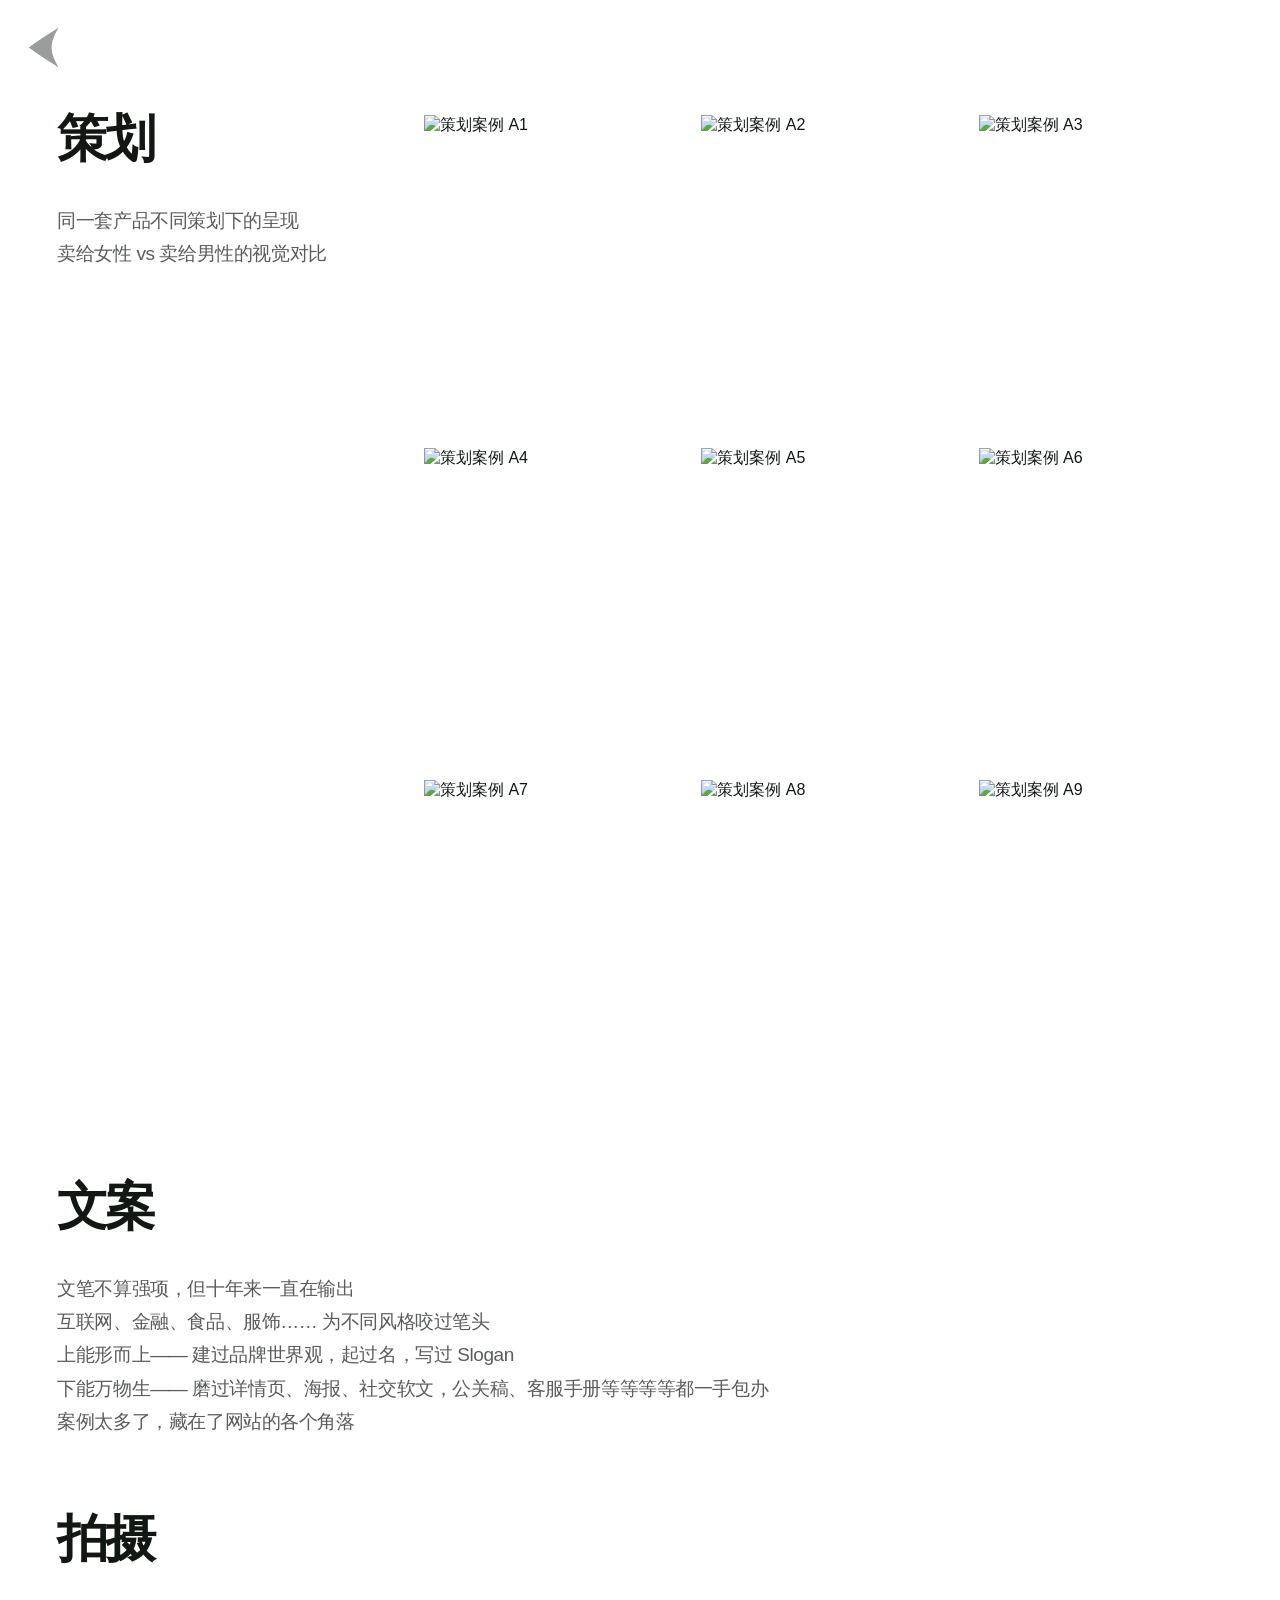
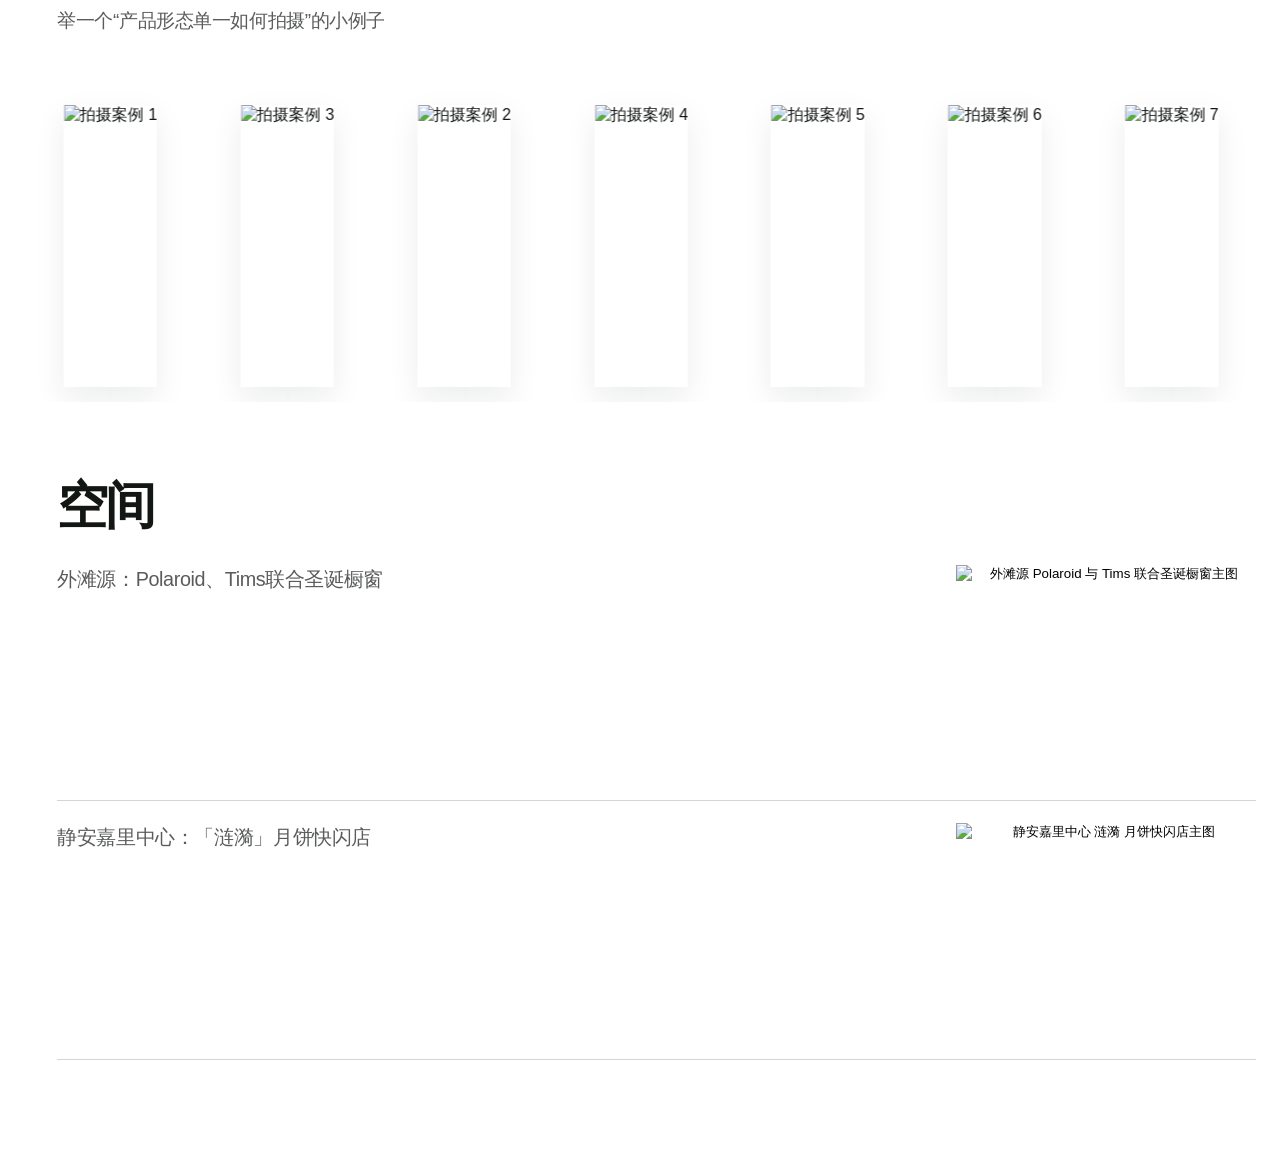
==== whyme-detail.html @ ab389c0a "Initial website import" ====
<!doctype html>
<html lang="zh-CN">
  <head>
    <meta charset="UTF-8" />
    <meta name="viewport" content="width=device-width, initial-scale=1.0" />
    <meta name="color-scheme" content="light only" />
    <meta name="theme-color" content="#ffffff" />
    <link rel="icon" href="data:," />
    <title>Why Me Detail</title>
    <link rel="preconnect" href="https://db.onlinewebfonts.com" crossorigin />
    <style>
      :root {
        --bg: #ffffff;
        --ink: #121714;
        --muted: rgba(18, 23, 20, 0.7);
        --line: rgba(18, 23, 20, 0.1);
        --soft: rgba(18, 23, 20, 0.04);
        --shell: min(1760px, calc(100vw - 48px));
      }

      * {
        box-sizing: border-box;
      }

      html,
      body {
        margin: 0;
        background: var(--bg);
      }

      body {
        min-height: 100dvh;
        overflow-x: hidden;
        color: var(--ink);
        font-family: "Neue Haas Grotesk Text Pro", "Helvetica Neue", Helvetica,
          Arial, "PingFang SC", "Hiragino Sans GB", sans-serif;
        -webkit-font-smoothing: antialiased;
        text-rendering: optimizeLegibility;
      }

      .whymeDetail {
        position: relative;
        min-height: 100dvh;
        background: var(--bg);
      }

      .moody__back {
        position: absolute;
        top: clamp(1.25rem, 2vw, 1.8rem);
        left: clamp(1.4rem, 2.1vw, 2rem);
        display: inline-flex;
        align-items: center;
        justify-content: center;
        width: clamp(2.7rem, 3.2vw, 3.4rem);
        height: clamp(2.7rem, 3.2vw, 3.4rem);
        color: rgba(18, 23, 20, 0.42);
        text-decoration: none;
        z-index: 3;
        opacity: 0;
        transform: translateX(0.5rem);
        animation: none;
        transition:
          opacity 620ms cubic-bezier(0.16, 1, 0.3, 1),
          transform 620ms cubic-bezier(0.16, 1, 0.3, 1);
      }

      .moody__back:focus-visible {
        outline: 1px solid rgba(18, 23, 20, 0.28);
        outline-offset: 0.18rem;
      }

      .moody__backIcon {
        display: block;
        width: 100%;
        height: 100%;
        transform: rotate(90deg);
        fill: currentColor;
      }

      .whymeDetail-ready .moody__back {
        opacity: 1;
        transform: translateX(0);
      }

      .detailShell {
        width: var(--shell);
        margin: 0 auto;
        padding: clamp(5.5rem, 9vw, 7.5rem) 0 clamp(6rem, 9vw, 8rem);
        display: grid;
        gap: clamp(5rem, 10vw, 9rem);
      }

      .detailSection {
        display: grid;
        grid-template-columns: minmax(280px, 0.52fr) minmax(0, 1fr);
        gap: clamp(1rem, 2.2vw, 2rem);
        align-items: start;
      }

      .detailSection__copy {
        display: grid;
        gap: 1rem;
        max-width: 34rem;
        padding-left: clamp(1.1rem, 2.6vw, 2.8rem);
      }

      .detailSection__title {
        margin: 0;
        font-family: "Neue Haas Grotesk Display Pro 55 Roman", "Helvetica Neue",
          Helvetica, Arial, sans-serif;
        font-size: clamp(2.3rem, 4vw, 4.6rem);
        line-height: 0.94;
        letter-spacing: -0.06em;
        font-weight: 700;
      }

      .detailSection__body {
        display: grid;
        gap: 0.42rem;
        margin-top: 1.8rem;
        color: var(--muted);
        font-size: clamp(1.1875rem, 1.38vw, 1.33rem);
        line-height: 1.4;
        letter-spacing: -0.022em;
      }

      .detailSection__body p {
        margin: 0;
      }

      .detailSection__media {
        min-height: clamp(280px, 34vw, 520px);
        border: 1px solid var(--line);
        background:
          linear-gradient(180deg, rgba(18, 23, 20, 0.02), rgba(18, 23, 20, 0.01)),
          #ffffff;
      }

      .detailSection--copy .detailSection__media {
        display: none;
      }

      .detailSection--copy {
        grid-template-columns: 1fr;
      }

      .detailSection--copy .detailSection__copy {
        max-width: none;
      }

      .detailSection__line--nowrap {
        white-space: nowrap;
      }

      .detailSection__line--force-nowrap {
        white-space: nowrap !important;
      }

      .detailSection--space .detailSection__media {
        min-height: 0;
        border: 0;
        background: transparent;
      }

      .detailSection--space {
        grid-template-columns: 1fr;
        gap: 0;
      }

      .spaceMedia {
        display: grid;
        gap: 0;
      }

      .spaceProject {
        position: relative;
        display: grid;
        grid-template-columns: minmax(340px, 480px) minmax(0, 1fr);
        gap: clamp(1rem, 2vw, 1.8rem);
        align-items: start;
        padding: 0 0 0.42rem;
        border-bottom: 0;
      }

      .spaceProject + .spaceProject {
        margin-top: 1rem;
      }

      .spaceProject::after {
        content: "";
        position: absolute;
        left: clamp(1.1rem, 2.6vw, 2.8rem);
        right: 0;
        bottom: 0;
        height: 1px;
        background: rgba(18, 23, 20, 0.18);
      }

      .spaceProject__label {
        padding-left: clamp(1.1rem, 2.6vw, 2.8rem);
        padding-top: 2.15rem;
      }

      .spaceProject__label--ripple {
        padding-top: 0.35rem;
      }

      .spaceProject__label p {
        margin: 0;
        color: var(--muted);
        font-size: clamp(1.2375rem, 1.54vw, 1.41rem);
        line-height: 1.45;
        letter-spacing: -0.02em;
        white-space: nowrap;
      }

      .spaceProject__panel {
        position: relative;
        margin-top: var(--panel-top-offset, 0);
        min-height: clamp(180px, 18vw, 230px);
        padding-bottom: 0;
        transition: min-height 780ms cubic-bezier(0.16, 1, 0.3, 1);
      }

      .spaceProject.is-open .spaceProject__panel {
        min-height: var(--panel-open-height, 620px);
      }

      .spaceProject:hover .spaceProject__panel,
      .spaceProject:focus-within .spaceProject__panel {
        min-height: var(--panel-open-height, 620px);
      }

      .spaceProject__trigger {
        position: absolute;
        top: 0;
        left: calc(100% - min(100%, 300px));
        width: min(100%, 300px);
        padding: 0;
        border: 0;
        background: transparent;
        cursor: pointer;
        display: block;
        z-index: 3;
        transition:
          opacity 240ms ease,
          transform 420ms cubic-bezier(0.16, 1, 0.3, 1);
      }

      .spaceProject__trigger img {
        display: block;
        width: 100%;
        height: auto;
      }

      .spaceProject__trigger:focus-visible {
        outline: 1px solid rgba(18, 23, 20, 0.24);
        outline-offset: 0.2rem;
      }

      .spaceProject.is-open .spaceProject__trigger {
        opacity: 0;
        pointer-events: none;
        transform: scale(0.985);
      }

      .spaceProject:hover .spaceProject__trigger,
      .spaceProject:focus-within .spaceProject__trigger {
        opacity: 0;
        pointer-events: none;
        transform: scale(0.985);
      }

      .spaceProject__gallery {
        width: 100%;
        max-height: 0;
        overflow: hidden;
        opacity: 0;
        transform: translateY(-0.8rem);
        transition:
          max-height 780ms cubic-bezier(0.16, 1, 0.3, 1),
          opacity 420ms ease,
          transform 780ms cubic-bezier(0.16, 1, 0.3, 1);
      }

      .spaceProject.is-open .spaceProject__gallery {
        max-height: 1200px;
        opacity: 1;
        transform: translateY(0);
      }

      .spaceProject:hover .spaceProject__gallery,
      .spaceProject:focus-within .spaceProject__gallery {
        max-height: 1200px;
        opacity: 1;
        transform: translateY(0);
      }

      .spaceProject__galleryGrid {
        display: grid;
        gap: 6px;
        background: #ffffff;
        align-items: start;
      }

      .spaceProject__galleryGrid--three {
        grid-template-columns: minmax(0, 2.2fr) minmax(0, 1.1fr);
        grid-template-rows: auto auto;
      }

      .spaceProject__galleryGrid--three .spaceProject__galleryItem:first-child {
        grid-row: 1 / span 2;
      }

      .spaceProject__galleryGrid--four {
        grid-template-columns: repeat(2, minmax(0, 1fr));
        gap: 4px;
      }

      .spaceProject__galleryItem img {
        display: block;
        width: 100%;
        height: 100%;
        object-fit: contain;
        object-position: center center;
        background: #ffffff;
        transition:
          opacity 460ms ease,
          transform 780ms cubic-bezier(0.16, 1, 0.3, 1);
      }

      .spaceProject__galleryItem {
        overflow: hidden;
        background: #ffffff;
        display: grid;
      }

      .spaceProject__galleryItem:not(.spaceProject__galleryItem--lead) img {
        opacity: 0;
        transform: translateY(1rem);
      }

      .spaceProject.is-open .spaceProject__galleryItem:not(.spaceProject__galleryItem--lead) img,
      .spaceProject:hover .spaceProject__galleryItem:not(.spaceProject__galleryItem--lead) img,
      .spaceProject:focus-within .spaceProject__galleryItem:not(.spaceProject__galleryItem--lead) img {
        opacity: 1;
        transform: translateY(0);
      }

      .spaceProject__galleryItem--delay-1 img {
        transition-delay: 90ms;
      }

      .spaceProject__galleryItem--delay-2 img {
        transition-delay: 150ms;
      }

      .spaceProject__galleryItem--delay-3 img {
        transition-delay: 220ms;
      }

      .spaceProject__galleryItem--landscape {
        aspect-ratio: 1.66;
      }

      .spaceProject__galleryItem--portrait {
        aspect-ratio: 1.66;
      }

      .detailSection--copy,
      .detailSection--shoot,
      .detailSection--space {
        margin-top: -3rem;
      }

      .detailSection--planning {
        align-items: start;
        grid-template-columns: minmax(220px, 320px) minmax(0, 1fr);
        gap: clamp(0.75rem, 1.8vw, 1.4rem);
      }

      .planningMedia {
        display: grid;
        grid-template-columns: repeat(3, minmax(0, 1fr));
        row-gap: 10px;
        column-gap: 0;
        align-items: start;
        border: 0;
        background: transparent;
        min-height: 0;
        width: min(100%, 832px);
        justify-self: end;
        align-self: start;
      }

      .planningCard {
        position: relative;
        aspect-ratio: 0.86;
        perspective: 1200px;
        transform-style: preserve-3d;
      }

      .planningCard__inner {
        position: relative;
        width: 100%;
        height: 100%;
        transform-style: preserve-3d;
        transition: transform 760ms cubic-bezier(0.16, 1, 0.3, 1);
      }

      .planningCard:hover .planningCard__inner,
      .planningCard:focus-visible .planningCard__inner {
        transform: rotateY(180deg);
      }

      .planningCard:focus-visible {
        outline: 1px solid rgba(18, 23, 20, 0.28);
        outline-offset: 0.18rem;
      }

      .planningCard__face {
        position: absolute;
        inset: 0;
        overflow: hidden;
        backface-visibility: hidden;
        -webkit-backface-visibility: hidden;
        background: #ffffff;
      }

      .planningCard__face--back {
        transform: rotateY(180deg);
      }

      .planningCard__face img {
        display: block;
        width: 100%;
        height: 100%;
        object-fit: contain;
        object-position: center center;
      }

      .detailSection--shoot {
        grid-template-columns: 1fr;
        gap: 0.15rem;
      }

      .detailSection--shoot .detailSection__copy {
        max-width: none;
      }

      .shootMedia {
        position: relative;
        margin-top: 3.2rem;
        min-height: clamp(240px, 24vw, 340px);
        border: 0;
        background: transparent;
        overflow: hidden;
      }

      .shootCarousel {
        width: 100%;
        overflow: hidden;
      }

      .shootTrack {
        display: flex;
        align-items: flex-start;
        gap: 0.22rem;
        width: max-content;
        animation: shoot-marquee 34s linear infinite;
        will-change: transform;
      }

      .shootCarousel:hover .shootTrack,
      .shootCarousel:focus-within .shootTrack {
        animation-play-state: paused;
      }

      .shootSlide {
        flex: 0 0 auto;
        height: clamp(220px, 22vw, 310px);
        display: flex;
        align-items: flex-start;
        justify-content: center;
      }

      .shootSlide img {
        display: block;
        width: auto;
        height: 100%;
        object-fit: contain;
        box-shadow: 0 12px 30px rgba(18, 23, 20, 0.08);
      }

      .shootSlide--wide img {
        aspect-ratio: auto;
      }

      .shootSlide--narrow img {
        aspect-ratio: auto;
      }

      @keyframes shoot-marquee {
        from {
          transform: translate3d(0, 0, 0);
        }

        to {
          transform: translate3d(-50%, 0, 0);
        }
      }

      @media (max-width: 900px) {
        .detailSection {
          grid-template-columns: 1fr;
        }

        .detailSection__copy {
          max-width: none;
          padding-left: clamp(1rem, 3vw, 1.5rem);
        }

        .detailSection--planning {
          grid-template-columns: 1fr;
          gap: 1.2rem;
        }

        .detailSection--copy,
        .detailSection--shoot,
        .detailSection--space {
          margin-top: -1.6rem;
        }

        .planningMedia {
          grid-template-columns: repeat(2, minmax(0, 1fr));
        }

        .detailSection__line--nowrap {
          white-space: normal;
        }

        .spaceProject__label p {
          white-space: normal;
        }

        .shootMedia {
          margin-top: 2.4rem;
          min-height: 220px;
        }

        .shootTrack {
          gap: 0.35rem;
        }

        .shootSlide {
          height: min(46vw, 270px);
        }

        .spaceProject {
          grid-template-columns: 1fr;
          gap: 0.9rem;
        }

        .spaceProject__label {
          padding-left: clamp(1rem, 3vw, 1.5rem);
        }

        .spaceProject__panel {
          min-height: 220px;
        }

        .spaceProject__trigger {
          width: min(100%, 360px);
          left: auto;
          right: 0;
        }
      }

      @media (max-width: 640px) {
        .planningMedia {
          grid-template-columns: 1fr;
        }

        .shootMedia {
          margin-top: -2.6rem;
          min-height: 200px;
        }

        .shootSlide {
          height: min(52vw, 230px);
        }

        .spaceProject__galleryGrid--three,
        .spaceProject__galleryGrid--four {
          grid-template-columns: 1fr;
        }

        .spaceProject__galleryGrid--three .spaceProject__galleryItem:first-child {
          grid-row: auto;
        }
      }
    </style>
  </head>
  <body>
    <main class="whymeDetail" aria-label="Why Me detail page">
      <a
        id="whyme-detail-back"
        class="moody__back"
        href="./whyme.html"
        aria-label="Back to why me"
      >
        <svg class="moody__backIcon" viewBox="0 0 24 24" role="presentation">
          <path d="M1 6.5C5.2 8.8 8.2 10.3 12 10.3C15.8 10.3 18.8 8.8 23 6.5C20.4 10.6 17.4 15.7 12 23C6.6 15.7 3.6 10.6 1 6.5Z" />
        </svg>
      </a>

      <div class="detailShell">
        <section class="detailSection detailSection--planning" aria-labelledby="planning-title">
          <div class="detailSection__copy">
            <h2 class="detailSection__title" id="planning-title">策划</h2>
            <div class="detailSection__body">
              <p>同一套产品不同策划下的呈现</p>
              <p class="detailSection__line--force-nowrap">卖给女性 vs 卖给男性的视觉对比</p>
            </div>
          </div>
          <div class="detailSection__media planningMedia" aria-label="策划案例图组">
            <article class="planningCard" tabindex="0" aria-label="策划案例 1">
              <div class="planningCard__inner">
                <div class="planningCard__face planningCard__face--front">
                  <img src="/Users/junruni/Downloads/网站配图/why me/策划/A组/A1.jpg" alt="策划案例 A1" />
                </div>
                <div class="planningCard__face planningCard__face--back">
                  <img src="/Users/junruni/Downloads/网站配图/why me/策划/B组/B1.png" alt="策划案例 B1" />
                </div>
              </div>
            </article>
            <article class="planningCard" tabindex="0" aria-label="策划案例 2">
              <div class="planningCard__inner">
                <div class="planningCard__face planningCard__face--front">
                  <img src="/Users/junruni/Downloads/网站配图/why me/策划/A组/A2.jpg" alt="策划案例 A2" />
                </div>
                <div class="planningCard__face planningCard__face--back">
                  <img src="/Users/junruni/Downloads/网站配图/why me/策划/B组/B2.jpg" alt="策划案例 B2" />
                </div>
              </div>
            </article>
            <article class="planningCard" tabindex="0" aria-label="策划案例 3">
              <div class="planningCard__inner">
                <div class="planningCard__face planningCard__face--front">
                  <img src="/Users/junruni/Downloads/网站配图/why me/策划/A组/A3.jpg" alt="策划案例 A3" />
                </div>
                <div class="planningCard__face planningCard__face--back">
                  <img src="/Users/junruni/Downloads/网站配图/why me/策划/B组/B3.png" alt="策划案例 B3" />
                </div>
              </div>
            </article>
            <article class="planningCard" tabindex="0" aria-label="策划案例 4">
              <div class="planningCard__inner">
                <div class="planningCard__face planningCard__face--front">
                  <img src="/Users/junruni/Downloads/网站配图/why me/策划/A组/A4.png" alt="策划案例 A4" />
                </div>
                <div class="planningCard__face planningCard__face--back">
                  <img src="/Users/junruni/Downloads/网站配图/why me/策划/B组/B4.jpg" alt="策划案例 B4" />
                </div>
              </div>
            </article>
            <article class="planningCard" tabindex="0" aria-label="策划案例 5">
              <div class="planningCard__inner">
                <div class="planningCard__face planningCard__face--front">
                  <img src="/Users/junruni/Downloads/网站配图/why me/策划/A组/A5.jpg" alt="策划案例 A5" />
                </div>
                <div class="planningCard__face planningCard__face--back">
                  <img src="/Users/junruni/Downloads/网站配图/why me/策划/B组/B5.jpg" alt="策划案例 B5" />
                </div>
              </div>
            </article>
            <article class="planningCard" tabindex="0" aria-label="策划案例 6">
              <div class="planningCard__inner">
                <div class="planningCard__face planningCard__face--front">
                  <img src="/Users/junruni/Downloads/网站配图/why me/策划/A组/A6.png" alt="策划案例 A6" />
                </div>
                <div class="planningCard__face planningCard__face--back">
                  <img src="/Users/junruni/Downloads/网站配图/why me/策划/B组/B6.jpg" alt="策划案例 B6" />
                </div>
              </div>
            </article>
            <article class="planningCard" tabindex="0" aria-label="策划案例 7">
              <div class="planningCard__inner">
                <div class="planningCard__face planningCard__face--front">
                  <img src="/Users/junruni/Downloads/网站配图/why me/策划/A组/A7.jpg" alt="策划案例 A7" />
                </div>
                <div class="planningCard__face planningCard__face--back">
                  <img src="/Users/junruni/Downloads/网站配图/why me/策划/B组/B7.jpg" alt="策划案例 B7" />
                </div>
              </div>
            </article>
            <article class="planningCard" tabindex="0" aria-label="策划案例 8">
              <div class="planningCard__inner">
                <div class="planningCard__face planningCard__face--front">
                  <img src="/Users/junruni/Downloads/网站配图/why me/策划/A组/A8.jpg" alt="策划案例 A8" />
                </div>
                <div class="planningCard__face planningCard__face--back">
                  <img src="/Users/junruni/Downloads/网站配图/why me/策划/B组/B8.jpg" alt="策划案例 B8" />
                </div>
              </div>
            </article>
            <article class="planningCard" tabindex="0" aria-label="策划案例 9">
              <div class="planningCard__inner">
                <div class="planningCard__face planningCard__face--front">
                  <img src="/Users/junruni/Downloads/网站配图/why me/策划/A组/A9.jpg" alt="策划案例 A9" />
                </div>
                <div class="planningCard__face planningCard__face--back">
                  <img src="/Users/junruni/Downloads/网站配图/why me/策划/B组/B9.jpg" alt="策划案例 B9" />
                </div>
              </div>
            </article>
          </div>
        </section>

        <section class="detailSection detailSection--copy" aria-labelledby="copy-title">
          <div class="detailSection__copy">
            <h2 class="detailSection__title" id="copy-title">文案</h2>
            <div class="detailSection__body">
              <p>文笔不算强项，但十年来一直在输出</p>
              <p>互联网、金融、食品、服饰…… 为不同风格咬过笔头</p>
              <p>上能形而上—— 建过品牌世界观，起过名，写过 Slogan</p>
              <p class="detailSection__line--nowrap">下能万物生—— 磨过详情页、海报、社交软文，公关稿、客服手册等等等等都一手包办</p>
              <p>案例太多了，藏在了网站的各个角落</p>
            </div>
          </div>
          <div class="detailSection__media" aria-hidden="true"></div>
        </section>

        <section class="detailSection detailSection--shoot" aria-labelledby="shoot-title">
          <div class="detailSection__copy">
            <h2 class="detailSection__title" id="shoot-title">拍摄</h2>
            <div class="detailSection__body">
              <p>举一个“产品形态单一如何拍摄”的小例子</p>
            </div>
          </div>
          <div class="detailSection__media shootMedia" aria-label="拍摄案例图组">
            <div class="shootCarousel">
              <div class="shootTrack">
                <figure class="shootSlide shootSlide--narrow">
                  <img src="/Users/junruni/Downloads/网站配图/why me/策划/熊猫/1.JPG" alt="拍摄案例 1" />
                </figure>
                <figure class="shootSlide shootSlide--wide">
                  <img src="/Users/junruni/Downloads/网站配图/why me/策划/熊猫/3.JPG" alt="拍摄案例 3" />
                </figure>
                <figure class="shootSlide shootSlide--wide">
                  <img src="/Users/junruni/Downloads/网站配图/why me/策划/熊猫/2.JPG" alt="拍摄案例 2" />
                </figure>
                <figure class="shootSlide shootSlide--wide">
                  <img src="/Users/junruni/Downloads/网站配图/why me/策划/熊猫/4.JPG" alt="拍摄案例 4" />
                </figure>
                <figure class="shootSlide shootSlide--wide">
                  <img src="/Users/junruni/Downloads/网站配图/why me/策划/熊猫/5.JPG" alt="拍摄案例 5" />
                </figure>
                <figure class="shootSlide shootSlide--wide">
                  <img src="/Users/junruni/Downloads/网站配图/why me/策划/熊猫/6.JPG" alt="拍摄案例 6" />
                </figure>
                <figure class="shootSlide shootSlide--wide">
                  <img src="/Users/junruni/Downloads/网站配图/why me/策划/熊猫/7.JPG" alt="拍摄案例 7" />
                </figure>
                <figure class="shootSlide shootSlide--narrow">
                  <img src="/Users/junruni/Downloads/网站配图/why me/策划/熊猫/8.JPG" alt="拍摄案例 8" />
                </figure>

                <figure class="shootSlide shootSlide--narrow" aria-hidden="true">
                  <img src="/Users/junruni/Downloads/网站配图/why me/策划/熊猫/1.JPG" alt="" />
                </figure>
                <figure class="shootSlide shootSlide--wide" aria-hidden="true">
                  <img src="/Users/junruni/Downloads/网站配图/why me/策划/熊猫/3.JPG" alt="" />
                </figure>
                <figure class="shootSlide shootSlide--wide" aria-hidden="true">
                  <img src="/Users/junruni/Downloads/网站配图/why me/策划/熊猫/2.JPG" alt="" />
                </figure>
                <figure class="shootSlide shootSlide--wide" aria-hidden="true">
                  <img src="/Users/junruni/Downloads/网站配图/why me/策划/熊猫/4.JPG" alt="" />
                </figure>
                <figure class="shootSlide shootSlide--wide" aria-hidden="true">
                  <img src="/Users/junruni/Downloads/网站配图/why me/策划/熊猫/5.JPG" alt="" />
                </figure>
                <figure class="shootSlide shootSlide--wide" aria-hidden="true">
                  <img src="/Users/junruni/Downloads/网站配图/why me/策划/熊猫/6.JPG" alt="" />
                </figure>
                <figure class="shootSlide shootSlide--wide" aria-hidden="true">
                  <img src="/Users/junruni/Downloads/网站配图/why me/策划/熊猫/7.JPG" alt="" />
                </figure>
                <figure class="shootSlide shootSlide--narrow" aria-hidden="true">
                  <img src="/Users/junruni/Downloads/网站配图/why me/策划/熊猫/8.JPG" alt="" />
                </figure>
              </div>
            </div>
          </div>
        </section>

        <section class="detailSection detailSection--space" aria-labelledby="space-title">
          <div class="detailSection__copy">
            <h2 class="detailSection__title" id="space-title">空间</h2>
          </div>
          <div class="detailSection__media spaceMedia">
            <article
              class="spaceProject"
              data-space-project
              style="--panel-top-offset: 2.15rem; --panel-open-height: min(34vw, 548px); --trigger-open-left: 0%; --trigger-open-top: 0%; --trigger-open-width: 67%;"
            >
              <div class="spaceProject__label">
                <p>外滩源：Polaroid、Tims联合圣诞橱窗</p>
              </div>
              <div class="spaceProject__panel">
                <button
                  class="spaceProject__trigger"
                  type="button"
                  aria-expanded="false"
                  aria-controls="space-project-1"
                >
                  <img
                    src="/Users/junruni/Downloads/网站配图/线下/外滩源1.jpg"
                    alt="外滩源 Polaroid 与 Tims 联合圣诞橱窗主图"
                  />
                </button>
                <div class="spaceProject__gallery" id="space-project-1">
                  <div class="spaceProject__galleryGrid spaceProject__galleryGrid--three">
                    <figure class="spaceProject__galleryItem spaceProject__galleryItem--landscape spaceProject__galleryItem--lead">
                      <img src="/Users/junruni/Downloads/网站配图/线下/外滩源1.jpg" alt="外滩源圣诞橱窗全景" />
                    </figure>
                    <figure class="spaceProject__galleryItem spaceProject__galleryItem--landscape spaceProject__galleryItem--delay-1">
                      <img src="/Users/junruni/Downloads/网站配图/线下/外滩源2.jpg" alt="外滩源圣诞橱窗街景" />
                    </figure>
                    <figure class="spaceProject__galleryItem spaceProject__galleryItem--landscape spaceProject__galleryItem--delay-2">
                      <img src="/Users/junruni/Downloads/网站配图/线下/外滩源3.jpg" alt="外滩源圣诞橱窗近景" />
                    </figure>
                  </div>
                </div>
              </div>
            </article>

            <article
              class="spaceProject"
              data-space-project
              style="--panel-top-offset: 0.35rem; --panel-open-height: min(54vw, 770px); --trigger-open-left: 50%; --trigger-open-top: 0%; --trigger-open-width: 50%;"
            >
              <div class="spaceProject__label spaceProject__label--ripple">
                <p>静安嘉里中心：「涟漪」月饼快闪店</p>
              </div>
              <div class="spaceProject__panel">
                <button
                  class="spaceProject__trigger"
                  type="button"
                  aria-expanded="false"
                  aria-controls="space-project-2"
                >
                  <img
                    src="/Users/junruni/Downloads/网站配图/线下/涟漪2.jpg"
                    alt="静安嘉里中心 涟漪 月饼快闪店主图"
                  />
                </button>
                <div class="spaceProject__gallery" id="space-project-2">
                  <div class="spaceProject__galleryGrid spaceProject__galleryGrid--four">
                    <figure class="spaceProject__galleryItem spaceProject__galleryItem--portrait spaceProject__galleryItem--delay-1">
                      <img src="/Users/junruni/Downloads/网站配图/线下/涟漪1.jpg" alt="涟漪快闪店空间视角一" />
                    </figure>
                    <figure class="spaceProject__galleryItem spaceProject__galleryItem--portrait spaceProject__galleryItem--lead">
                      <img src="/Users/junruni/Downloads/网站配图/线下/涟漪2.jpg" alt="涟漪快闪店空间视角二" />
                    </figure>
                    <figure class="spaceProject__galleryItem spaceProject__galleryItem--portrait spaceProject__galleryItem--delay-2">
                      <img src="/Users/junruni/Downloads/网站配图/线下/涟漪3.jpg" alt="涟漪快闪店空间视角三" />
                    </figure>
                    <figure class="spaceProject__galleryItem spaceProject__galleryItem--portrait spaceProject__galleryItem--delay-3">
                      <img src="/Users/junruni/Downloads/网站配图/线下/涟漪4.jpg" alt="涟漪快闪店空间视角四" />
                    </figure>
                  </div>
                </div>
              </div>
            </article>
          </div>
        </section>
      </div>
    </main>

    <script>
      const prefersReducedMotion = window.matchMedia(
        "(prefers-reduced-motion: reduce)",
      ).matches;

      const backLink = document.getElementById("whyme-detail-back");
      const returnTarget = new URLSearchParams(window.location.search).get(
        "returnTo",
      );

      if (backLink && returnTarget === "why-me") {
        backLink.href = "./index.html?returnTo=why-me#why-me";
      }

      const activateWhymeDetail = () => {
        document.body.classList.add("whymeDetail-ready");
      };

      const clamp = (value, min, max) => Math.min(Math.max(value, min), max);

      const updateShootStack = () => {
        const section = document.querySelector(".detailSection--shoot");
        const cards = document.querySelectorAll(".shootCard");

        if (!section || !cards.length) {
          return;
        }

        const rect = section.getBoundingClientRect();
        const viewport = window.innerHeight || 1;
        const progress = clamp(
          (viewport - rect.top) / Math.max(rect.height - viewport * 0.4, 1),
          0,
          1,
        );

        cards.forEach((card, index) => {
          const startLeft = Number(card.dataset.startLeft || 0);
          const endLeft = Number(card.dataset.endLeft || startLeft);
          const startTop = Number(card.dataset.startTop || 0);
          const endTop = Number(card.dataset.endTop || startTop);
          const currentLeft = startLeft + (endLeft - startLeft) * progress;
          const currentTop = startTop + (endTop - startTop) * progress;
          const rotate = 0;

          card.style.setProperty("--track-left", `${currentLeft}%`);
          card.style.setProperty("--track-top", `${currentTop}%`);
          card.style.setProperty("--track-rotate", `${rotate}deg`);
          card.style.zIndex = String(20 + index);
        });
      };

      const setupSpaceProjects = () => {
        const projects = document.querySelectorAll("[data-space-project]");

        projects.forEach((project) => {
          const trigger = project.querySelector(".spaceProject__trigger");

          if (!trigger) {
            return;
          }

          trigger.addEventListener("click", () => {
            const isOpen = project.classList.toggle("is-open");
            trigger.setAttribute("aria-expanded", String(isOpen));
          });
        });
      };

      if (prefersReducedMotion) {
        activateWhymeDetail();
      } else {
        window.requestAnimationFrame(() => {
          window.requestAnimationFrame(activateWhymeDetail);
        });
      }

      updateShootStack();
      setupSpaceProjects();
      window.addEventListener("scroll", updateShootStack, { passive: true });
      window.addEventListener("resize", updateShootStack);
    </script>
  </body>
</html>
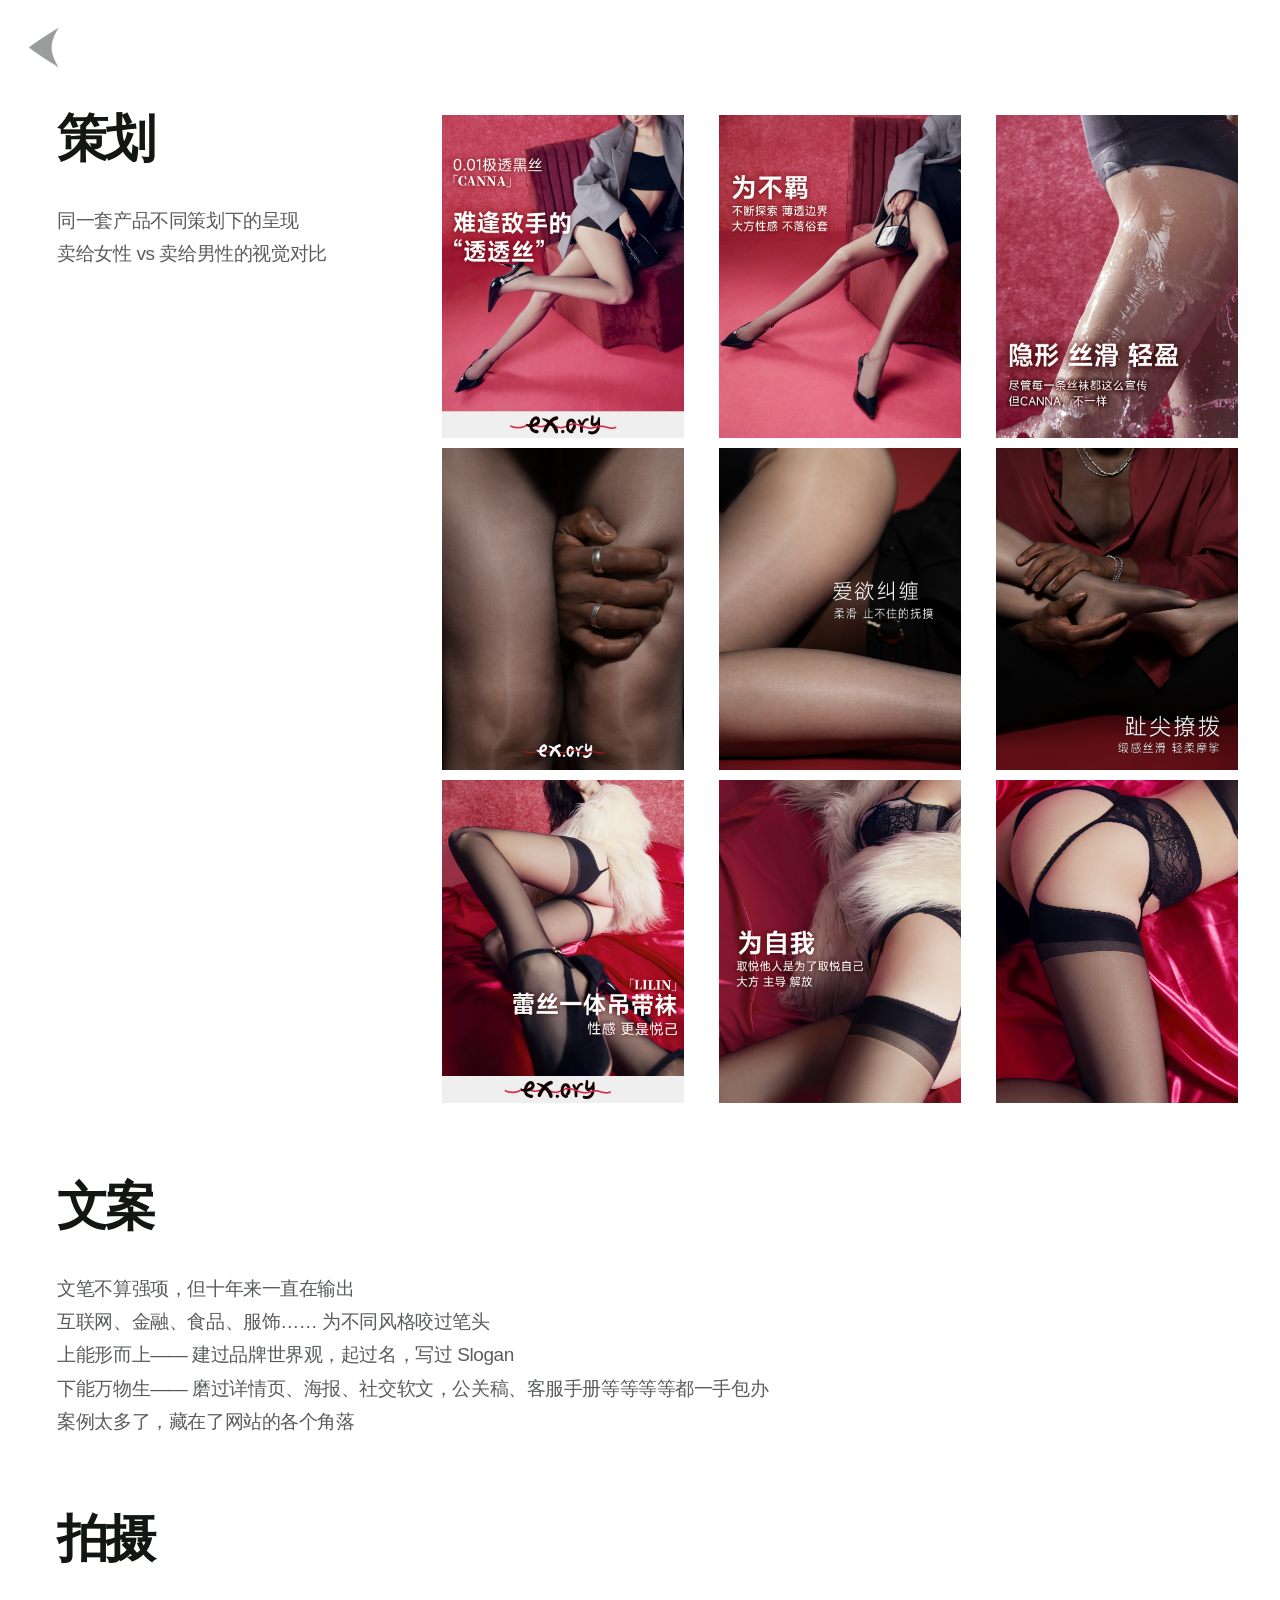
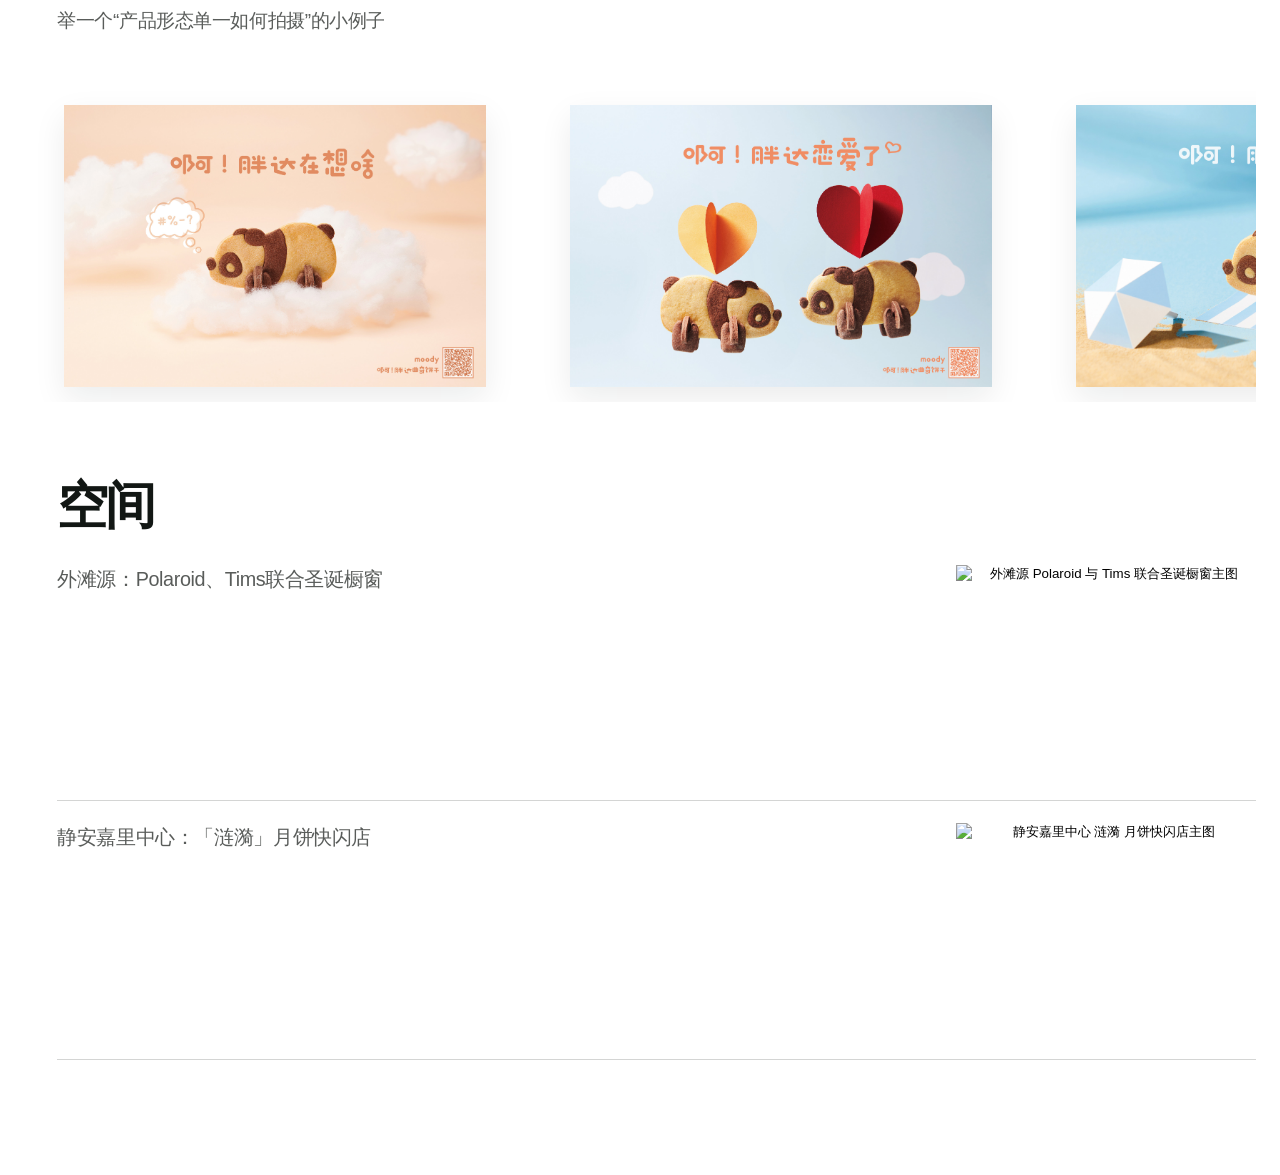
==== commit c41627e2: "fix whyme detail assets" ====
--- a/whyme-detail.html
+++ b/whyme-detail.html
@@ -627,90 +627,90 @@
             <article class="planningCard" tabindex="0" aria-label="策划案例 1">
               <div class="planningCard__inner">
                 <div class="planningCard__face planningCard__face--front">
-                  <img src="/Users/junruni/Downloads/网站配图/why me/策划/A组/A1.jpg" alt="策划案例 A1" />
+                  <img src="./assets/whyme-detail/planning-a1.jpg" alt="策划案例 A1" />
                 </div>
                 <div class="planningCard__face planningCard__face--back">
-                  <img src="/Users/junruni/Downloads/网站配图/why me/策划/B组/B1.png" alt="策划案例 B1" />
+                  <img src="./assets/whyme-detail/planning-b1.png" alt="策划案例 B1" />
                 </div>
               </div>
             </article>
             <article class="planningCard" tabindex="0" aria-label="策划案例 2">
               <div class="planningCard__inner">
                 <div class="planningCard__face planningCard__face--front">
-                  <img src="/Users/junruni/Downloads/网站配图/why me/策划/A组/A2.jpg" alt="策划案例 A2" />
+                  <img src="./assets/whyme-detail/planning-a2.jpg" alt="策划案例 A2" />
                 </div>
                 <div class="planningCard__face planningCard__face--back">
-                  <img src="/Users/junruni/Downloads/网站配图/why me/策划/B组/B2.jpg" alt="策划案例 B2" />
+                  <img src="./assets/whyme-detail/planning-b2.jpg" alt="策划案例 B2" />
                 </div>
               </div>
             </article>
             <article class="planningCard" tabindex="0" aria-label="策划案例 3">
               <div class="planningCard__inner">
                 <div class="planningCard__face planningCard__face--front">
-                  <img src="/Users/junruni/Downloads/网站配图/why me/策划/A组/A3.jpg" alt="策划案例 A3" />
+                  <img src="./assets/whyme-detail/planning-a3.jpg" alt="策划案例 A3" />
                 </div>
                 <div class="planningCard__face planningCard__face--back">
-                  <img src="/Users/junruni/Downloads/网站配图/why me/策划/B组/B3.png" alt="策划案例 B3" />
+                  <img src="./assets/whyme-detail/planning-b3.png" alt="策划案例 B3" />
                 </div>
               </div>
             </article>
             <article class="planningCard" tabindex="0" aria-label="策划案例 4">
               <div class="planningCard__inner">
                 <div class="planningCard__face planningCard__face--front">
-                  <img src="/Users/junruni/Downloads/网站配图/why me/策划/A组/A4.png" alt="策划案例 A4" />
+                  <img src="./assets/whyme-detail/planning-a4.png" alt="策划案例 A4" />
                 </div>
                 <div class="planningCard__face planningCard__face--back">
-                  <img src="/Users/junruni/Downloads/网站配图/why me/策划/B组/B4.jpg" alt="策划案例 B4" />
+                  <img src="./assets/whyme-detail/planning-b4.jpg" alt="策划案例 B4" />
                 </div>
               </div>
             </article>
             <article class="planningCard" tabindex="0" aria-label="策划案例 5">
               <div class="planningCard__inner">
                 <div class="planningCard__face planningCard__face--front">
-                  <img src="/Users/junruni/Downloads/网站配图/why me/策划/A组/A5.jpg" alt="策划案例 A5" />
+                  <img src="./assets/whyme-detail/planning-a5.jpg" alt="策划案例 A5" />
                 </div>
                 <div class="planningCard__face planningCard__face--back">
-                  <img src="/Users/junruni/Downloads/网站配图/why me/策划/B组/B5.jpg" alt="策划案例 B5" />
+                  <img src="./assets/whyme-detail/planning-b5.jpg" alt="策划案例 B5" />
                 </div>
               </div>
             </article>
             <article class="planningCard" tabindex="0" aria-label="策划案例 6">
               <div class="planningCard__inner">
                 <div class="planningCard__face planningCard__face--front">
-                  <img src="/Users/junruni/Downloads/网站配图/why me/策划/A组/A6.png" alt="策划案例 A6" />
+                  <img src="./assets/whyme-detail/planning-a6.png" alt="策划案例 A6" />
                 </div>
                 <div class="planningCard__face planningCard__face--back">
-                  <img src="/Users/junruni/Downloads/网站配图/why me/策划/B组/B6.jpg" alt="策划案例 B6" />
+                  <img src="./assets/whyme-detail/planning-b6.jpg" alt="策划案例 B6" />
                 </div>
               </div>
             </article>
             <article class="planningCard" tabindex="0" aria-label="策划案例 7">
               <div class="planningCard__inner">
                 <div class="planningCard__face planningCard__face--front">
-                  <img src="/Users/junruni/Downloads/网站配图/why me/策划/A组/A7.jpg" alt="策划案例 A7" />
+                  <img src="./assets/whyme-detail/planning-a7.jpg" alt="策划案例 A7" />
                 </div>
                 <div class="planningCard__face planningCard__face--back">
-                  <img src="/Users/junruni/Downloads/网站配图/why me/策划/B组/B7.jpg" alt="策划案例 B7" />
+                  <img src="./assets/whyme-detail/planning-b7.jpg" alt="策划案例 B7" />
                 </div>
               </div>
             </article>
             <article class="planningCard" tabindex="0" aria-label="策划案例 8">
               <div class="planningCard__inner">
                 <div class="planningCard__face planningCard__face--front">
-                  <img src="/Users/junruni/Downloads/网站配图/why me/策划/A组/A8.jpg" alt="策划案例 A8" />
+                  <img src="./assets/whyme-detail/planning-a8.jpg" alt="策划案例 A8" />
                 </div>
                 <div class="planningCard__face planningCard__face--back">
-                  <img src="/Users/junruni/Downloads/网站配图/why me/策划/B组/B8.jpg" alt="策划案例 B8" />
+                  <img src="./assets/whyme-detail/planning-b8.jpg" alt="策划案例 B8" />
                 </div>
               </div>
             </article>
             <article class="planningCard" tabindex="0" aria-label="策划案例 9">
               <div class="planningCard__inner">
                 <div class="planningCard__face planningCard__face--front">
-                  <img src="/Users/junruni/Downloads/网站配图/why me/策划/A组/A9.jpg" alt="策划案例 A9" />
+                  <img src="./assets/whyme-detail/planning-a9.jpg" alt="策划案例 A9" />
                 </div>
                 <div class="planningCard__face planningCard__face--back">
-                  <img src="/Users/junruni/Downloads/网站配图/why me/策划/B组/B9.jpg" alt="策划案例 B9" />
+                  <img src="./assets/whyme-detail/planning-b9.jpg" alt="策划案例 B9" />
                 </div>
               </div>
             </article>
@@ -742,53 +742,53 @@
             <div class="shootCarousel">
               <div class="shootTrack">
                 <figure class="shootSlide shootSlide--narrow">
-                  <img src="/Users/junruni/Downloads/网站配图/why me/策划/熊猫/1.JPG" alt="拍摄案例 1" />
+                  <img src="./assets/whyme-detail/shoot-1.JPG" alt="拍摄案例 1" />
                 </figure>
                 <figure class="shootSlide shootSlide--wide">
-                  <img src="/Users/junruni/Downloads/网站配图/why me/策划/熊猫/3.JPG" alt="拍摄案例 3" />
+                  <img src="./assets/whyme-detail/shoot-3.JPG" alt="拍摄案例 3" />
                 </figure>
                 <figure class="shootSlide shootSlide--wide">
-                  <img src="/Users/junruni/Downloads/网站配图/why me/策划/熊猫/2.JPG" alt="拍摄案例 2" />
+                  <img src="./assets/whyme-detail/shoot-2.JPG" alt="拍摄案例 2" />
                 </figure>
                 <figure class="shootSlide shootSlide--wide">
-                  <img src="/Users/junruni/Downloads/网站配图/why me/策划/熊猫/4.JPG" alt="拍摄案例 4" />
+                  <img src="./assets/whyme-detail/shoot-4.JPG" alt="拍摄案例 4" />
                 </figure>
                 <figure class="shootSlide shootSlide--wide">
-                  <img src="/Users/junruni/Downloads/网站配图/why me/策划/熊猫/5.JPG" alt="拍摄案例 5" />
+                  <img src="./assets/whyme-detail/shoot-5.JPG" alt="拍摄案例 5" />
                 </figure>
                 <figure class="shootSlide shootSlide--wide">
-                  <img src="/Users/junruni/Downloads/网站配图/why me/策划/熊猫/6.JPG" alt="拍摄案例 6" />
+                  <img src="./assets/whyme-detail/shoot-6.JPG" alt="拍摄案例 6" />
                 </figure>
                 <figure class="shootSlide shootSlide--wide">
-                  <img src="/Users/junruni/Downloads/网站配图/why me/策划/熊猫/7.JPG" alt="拍摄案例 7" />
+                  <img src="./assets/whyme-detail/shoot-7.JPG" alt="拍摄案例 7" />
                 </figure>
                 <figure class="shootSlide shootSlide--narrow">
-                  <img src="/Users/junruni/Downloads/网站配图/why me/策划/熊猫/8.JPG" alt="拍摄案例 8" />
+                  <img src="./assets/whyme-detail/shoot-8.JPG" alt="拍摄案例 8" />
                 </figure>
 
                 <figure class="shootSlide shootSlide--narrow" aria-hidden="true">
-                  <img src="/Users/junruni/Downloads/网站配图/why me/策划/熊猫/1.JPG" alt="" />
+                  <img src="./assets/whyme-detail/shoot-1.JPG" alt="" />
                 </figure>
                 <figure class="shootSlide shootSlide--wide" aria-hidden="true">
-                  <img src="/Users/junruni/Downloads/网站配图/why me/策划/熊猫/3.JPG" alt="" />
+                  <img src="./assets/whyme-detail/shoot-3.JPG" alt="" />
                 </figure>
                 <figure class="shootSlide shootSlide--wide" aria-hidden="true">
-                  <img src="/Users/junruni/Downloads/网站配图/why me/策划/熊猫/2.JPG" alt="" />
+                  <img src="./assets/whyme-detail/shoot-2.JPG" alt="" />
                 </figure>
                 <figure class="shootSlide shootSlide--wide" aria-hidden="true">
-                  <img src="/Users/junruni/Downloads/网站配图/why me/策划/熊猫/4.JPG" alt="" />
+                  <img src="./assets/whyme-detail/shoot-4.JPG" alt="" />
                 </figure>
                 <figure class="shootSlide shootSlide--wide" aria-hidden="true">
-                  <img src="/Users/junruni/Downloads/网站配图/why me/策划/熊猫/5.JPG" alt="" />
+                  <img src="./assets/whyme-detail/shoot-5.JPG" alt="" />
                 </figure>
                 <figure class="shootSlide shootSlide--wide" aria-hidden="true">
-                  <img src="/Users/junruni/Downloads/网站配图/why me/策划/熊猫/6.JPG" alt="" />
+                  <img src="./assets/whyme-detail/shoot-6.JPG" alt="" />
                 </figure>
                 <figure class="shootSlide shootSlide--wide" aria-hidden="true">
-                  <img src="/Users/junruni/Downloads/网站配图/why me/策划/熊猫/7.JPG" alt="" />
+                  <img src="./assets/whyme-detail/shoot-7.JPG" alt="" />
                 </figure>
                 <figure class="shootSlide shootSlide--narrow" aria-hidden="true">
-                  <img src="/Users/junruni/Downloads/网站配图/why me/策划/熊猫/8.JPG" alt="" />
+                  <img src="./assets/whyme-detail/shoot-8.JPG" alt="" />
                 </figure>
               </div>
             </div>
@@ -816,20 +816,20 @@
                   aria-controls="space-project-1"
                 >
                   <img
-                    src="/Users/junruni/Downloads/网站配图/线下/外滩源1.jpg"
+                    src="./assets/whyme-detail/space-waitan-1.jpg"
                     alt="外滩源 Polaroid 与 Tims 联合圣诞橱窗主图"
                   />
                 </button>
                 <div class="spaceProject__gallery" id="space-project-1">
                   <div class="spaceProject__galleryGrid spaceProject__galleryGrid--three">
                     <figure class="spaceProject__galleryItem spaceProject__galleryItem--landscape spaceProject__galleryItem--lead">
-                      <img src="/Users/junruni/Downloads/网站配图/线下/外滩源1.jpg" alt="外滩源圣诞橱窗全景" />
+                      <img src="./assets/whyme-detail/space-waitan-1.jpg" alt="外滩源圣诞橱窗全景" />
                     </figure>
                     <figure class="spaceProject__galleryItem spaceProject__galleryItem--landscape spaceProject__galleryItem--delay-1">
-                      <img src="/Users/junruni/Downloads/网站配图/线下/外滩源2.jpg" alt="外滩源圣诞橱窗街景" />
+                      <img src="./assets/whyme-detail/space-waitan-2.jpg" alt="外滩源圣诞橱窗街景" />
                     </figure>
                     <figure class="spaceProject__galleryItem spaceProject__galleryItem--landscape spaceProject__galleryItem--delay-2">
-                      <img src="/Users/junruni/Downloads/网站配图/线下/外滩源3.jpg" alt="外滩源圣诞橱窗近景" />
+                      <img src="./assets/whyme-detail/space-waitan-3.jpg" alt="外滩源圣诞橱窗近景" />
                     </figure>
                   </div>
                 </div>
@@ -852,23 +852,23 @@
                   aria-controls="space-project-2"
                 >
                   <img
-                    src="/Users/junruni/Downloads/网站配图/线下/涟漪2.jpg"
+                    src="./assets/whyme-detail/space-lianyi-2.jpg"
                     alt="静安嘉里中心 涟漪 月饼快闪店主图"
                   />
                 </button>
                 <div class="spaceProject__gallery" id="space-project-2">
                   <div class="spaceProject__galleryGrid spaceProject__galleryGrid--four">
                     <figure class="spaceProject__galleryItem spaceProject__galleryItem--portrait spaceProject__galleryItem--delay-1">
-                      <img src="/Users/junruni/Downloads/网站配图/线下/涟漪1.jpg" alt="涟漪快闪店空间视角一" />
+                      <img src="./assets/whyme-detail/space-lianyi-1.jpg" alt="涟漪快闪店空间视角一" />
                     </figure>
                     <figure class="spaceProject__galleryItem spaceProject__galleryItem--portrait spaceProject__galleryItem--lead">
-                      <img src="/Users/junruni/Downloads/网站配图/线下/涟漪2.jpg" alt="涟漪快闪店空间视角二" />
+                      <img src="./assets/whyme-detail/space-lianyi-2.jpg" alt="涟漪快闪店空间视角二" />
                     </figure>
                     <figure class="spaceProject__galleryItem spaceProject__galleryItem--portrait spaceProject__galleryItem--delay-2">
-                      <img src="/Users/junruni/Downloads/网站配图/线下/涟漪3.jpg" alt="涟漪快闪店空间视角三" />
+                      <img src="./assets/whyme-detail/space-lianyi-3.jpg" alt="涟漪快闪店空间视角三" />
                     </figure>
                     <figure class="spaceProject__galleryItem spaceProject__galleryItem--portrait spaceProject__galleryItem--delay-3">
-                      <img src="/Users/junruni/Downloads/网站配图/线下/涟漪4.jpg" alt="涟漪快闪店空间视角四" />
+                      <img src="./assets/whyme-detail/space-lianyi-4.jpg" alt="涟漪快闪店空间视角四" />
                     </figure>
                   </div>
                 </div>
